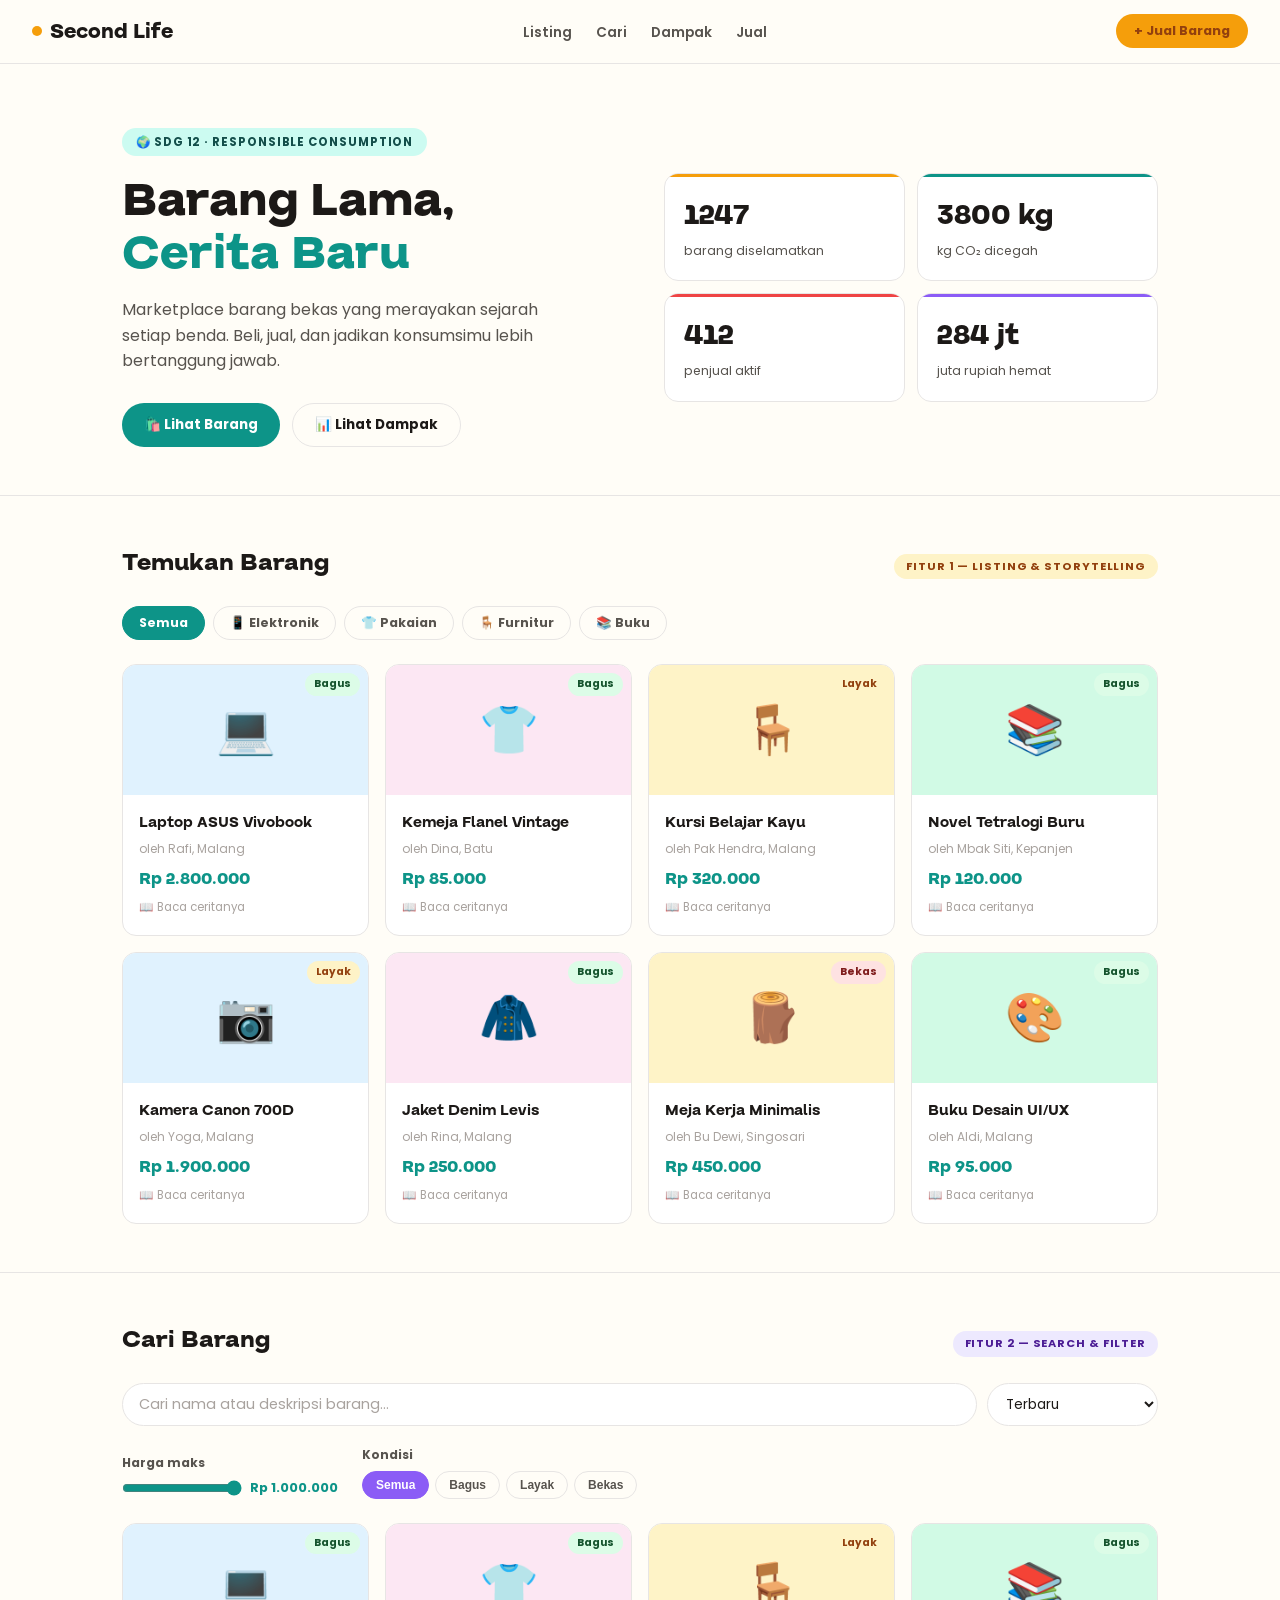
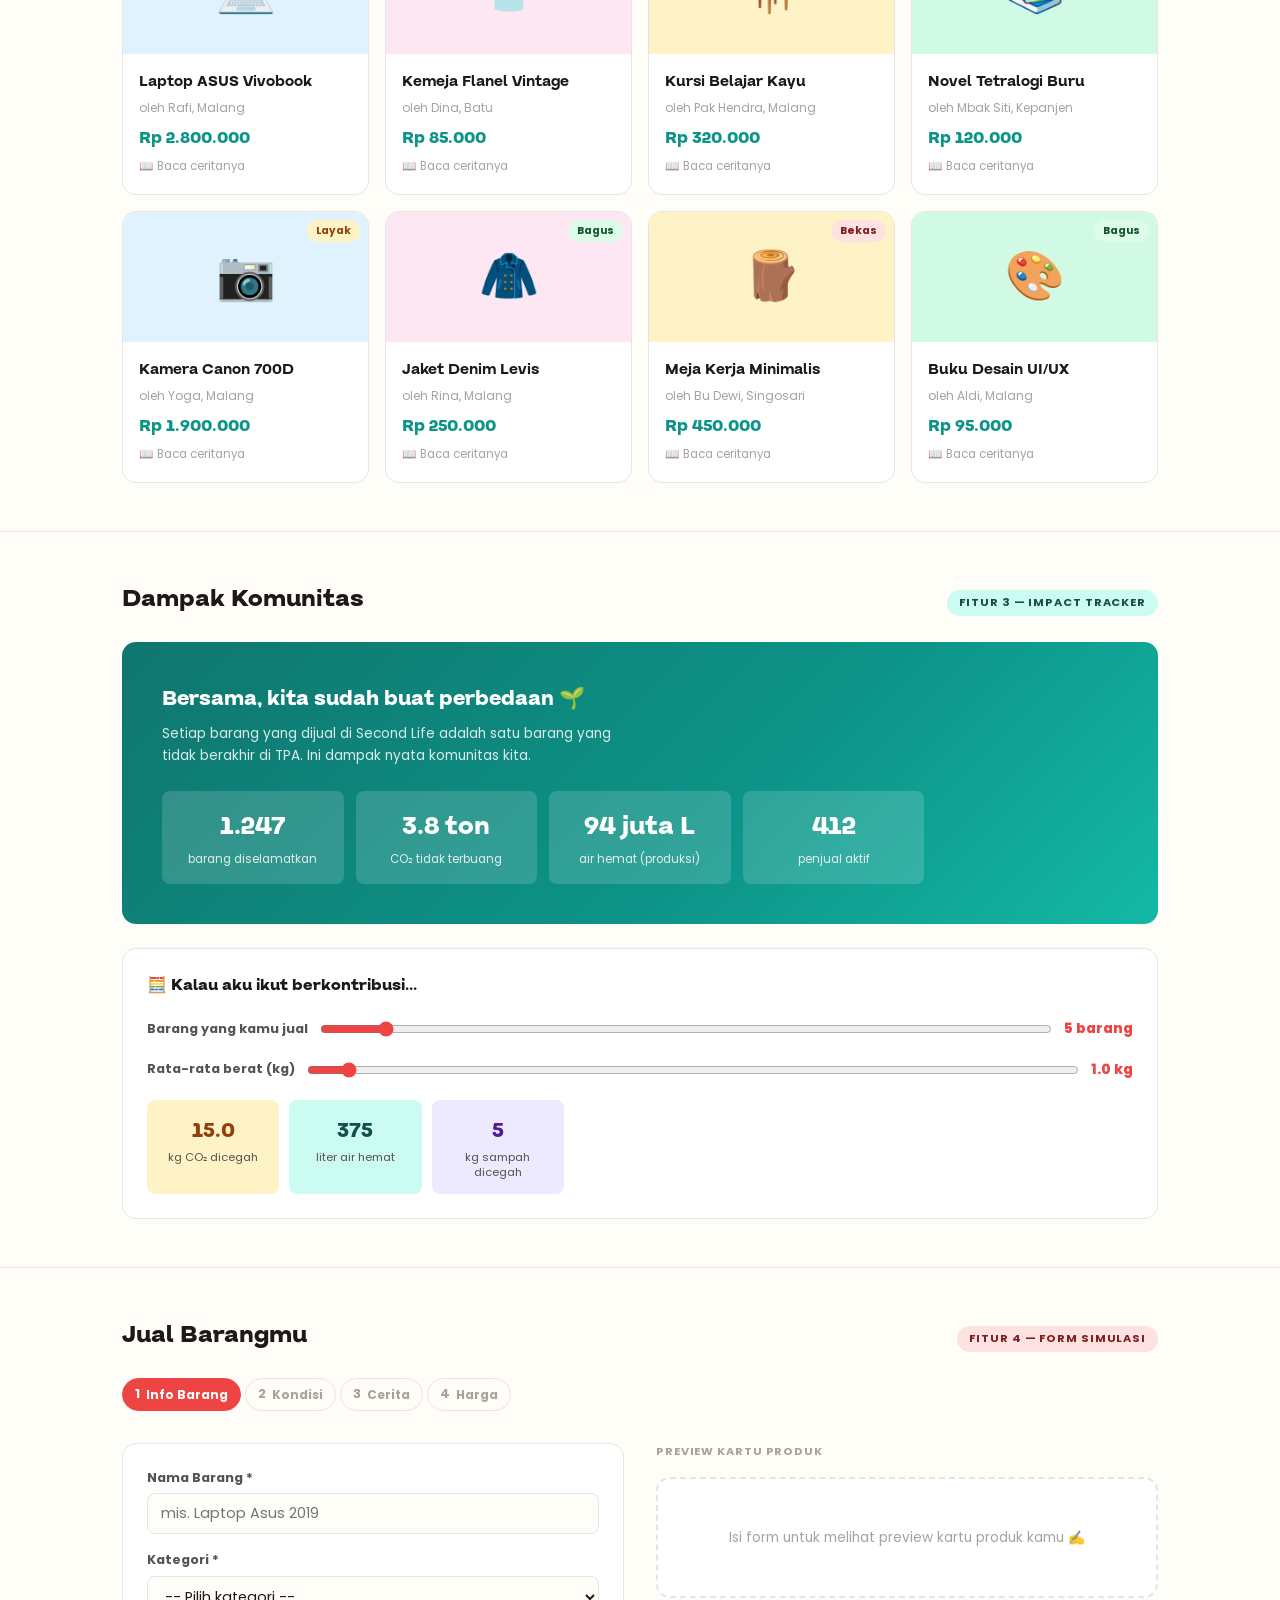
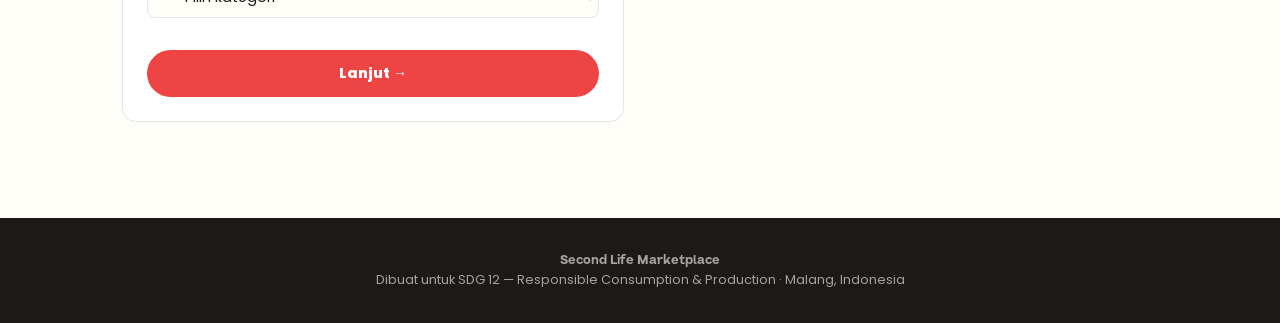
==== index.html @ 6bcea017 "first commit" ====
<!DOCTYPE html>
<html lang="id">
<head>
  <meta charset="UTF-8" />
  <meta name="viewport" content="width=device-width, initial-scale=1.0" />
  <title>Second Life — Marketplace Barang Bekas</title>
  <link href="https://fonts.googleapis.com/css2?family=Poppins:ital,wght@0,400;0,500;0,600;0,700;1,400&display=swap" rel="stylesheet" />
  <link rel="stylesheet" href="style.css" />
</head>
<body>

<!-- NAV -->
<nav>
  <div class="nav-logo"><span class="logo-dot"></span>Second Life</div>
  <ul class="nav-links">
    <li><a href="#listing">Listing</a></li>
    <li><a href="#cari">Cari</a></li>
    <li><a href="#dampak">Dampak</a></li>
    <li><a href="#jual">Jual</a></li>
  </ul>
  <button class="nav-cta" onclick="document.getElementById('jual').scrollIntoView({behavior:'smooth'})">+ Jual Barang</button>
</nav>

<!-- HERO -->
<div class="hero fade-up">
  <div>
    <span class="hero-badge">🌍 SDG 12 · Responsible Consumption</span>
    <h1>Barang Lama,<br><em>Cerita Baru</em></h1>
    <p>Marketplace barang bekas yang merayakan sejarah setiap benda. Beli, jual, dan jadikan konsumsimu lebih bertanggung jawab.</p>
    <div class="hero-btns">
      <button class="btn btn-teal" onclick="document.getElementById('listing').scrollIntoView({behavior:'smooth'})">🛍️ Lihat Barang</button>
      <button class="btn btn-outline" onclick="document.getElementById('dampak').scrollIntoView({behavior:'smooth'})">📊 Lihat Dampak</button>
    </div>
  </div>
  <div class="hero-stats fade-up delay-2">
    <div class="stat-card amber">
      <div class="stat-num" id="stat-item">0</div>
      <div class="stat-label">barang diselamatkan</div>
    </div>
    <div class="stat-card teal">
      <div class="stat-num" id="stat-co2">0</div>
      <div class="stat-label">kg CO₂ dicegah</div>
    </div>
    <div class="stat-card coral">
      <div class="stat-num" id="stat-seller">0</div>
      <div class="stat-label">penjual aktif</div>
    </div>
    <div class="stat-card purple">
      <div class="stat-num" id="stat-saved">0</div>
      <div class="stat-label">juta rupiah hemat</div>
    </div>
  </div>
</div>

<hr class="divider" />

<!-- FITUR 1: PRODUCT LISTING -->
<div class="section" id="listing">
  <div class="section-header">
    <h2 class="section-title">Temukan Barang</h2>
    <span class="section-badge badge-amber">Fitur 1 — Listing & Storytelling</span>
  </div>
  <div class="filter-tabs" id="cat-tabs">
    <button class="filter-tab active" onclick="filterCat('semua', this)">Semua</button>
    <button class="filter-tab" onclick="filterCat('elektronik', this)">📱 Elektronik</button>
    <button class="filter-tab" onclick="filterCat('pakaian', this)">👕 Pakaian</button>
    <button class="filter-tab" onclick="filterCat('furnitur', this)">🪑 Furnitur</button>
    <button class="filter-tab" onclick="filterCat('buku', this)">📚 Buku</button>
  </div>
  <div class="product-grid" id="product-grid"></div>
</div>

<hr class="divider" />

<!-- FITUR 2: SEARCH & FILTER -->
<div class="section" id="cari">
  <div class="section-header">
    <h2 class="section-title">Cari Barang</h2>
    <span class="section-badge badge-purple">Fitur 2 — Search & Filter</span>
  </div>
  <div class="search-bar-wrap">
    <input type="text" class="search-input" id="search-input" placeholder="Cari nama atau deskripsi barang..." oninput="runSearch()" />
    <select class="sort-select" id="sort-select" onchange="runSearch()">
      <option value="terbaru">Terbaru</option>
      <option value="termurah">Termurah</option>
      <option value="termahal">Termahal</option>
      <option value="dampak">Dampak Tertinggi</option>
    </select>
  </div>
  <div class="filter-row">
    <div class="filter-group">
      <span class="filter-label">Harga maks</span>
      <div class="range-wrap">
        <input type="range" min="10000" max="1000000" step="10000" value="1000000" id="price-range" oninput="updatePriceLabel();runSearch()" />
        <span class="range-val" id="price-label">Rp 1.000.000</span>
      </div>
    </div>
    <div class="filter-group">
      <span class="filter-label">Kondisi</span>
      <div class="cond-btns">
        <button class="cond-btn active" data-cond="semua" onclick="toggleCond('semua',this)">Semua</button>
        <button class="cond-btn" data-cond="Bagus" onclick="toggleCond('Bagus',this)">Bagus</button>
        <button class="cond-btn" data-cond="Layak" onclick="toggleCond('Layak',this)">Layak</button>
        <button class="cond-btn" data-cond="Bekas" onclick="toggleCond('Bekas',this)">Bekas</button>
      </div>
    </div>
  </div>
  <div class="product-grid" id="search-grid"></div>
  <div class="search-empty" id="search-empty" style="display:none;">Tidak ada barang yang cocok 🙁</div>
</div>

<hr class="divider" />

<!-- FITUR 3: IMPACT TRACKER -->
<div class="section" id="dampak">
  <div class="section-header">
    <h2 class="section-title">Dampak Komunitas</h2>
    <span class="section-badge badge-teal">Fitur 3 — Impact Tracker</span>
  </div>
  <div class="impact-hero">
    <h3>Bersama, kita sudah buat perbedaan 🌱</h3>
    <p>Setiap barang yang dijual di Second Life adalah satu barang yang tidak berakhir di TPA. Ini dampak nyata komunitas kita.</p>
    <div class="impact-grid">
      <div class="impact-stat">
        <div class="impact-stat-num">1.247</div>
        <div class="impact-stat-label">barang diselamatkan</div>
      </div>
      <div class="impact-stat">
        <div class="impact-stat-num">3.8 ton</div>
        <div class="impact-stat-label">CO₂ tidak terbuang</div>
      </div>
      <div class="impact-stat">
        <div class="impact-stat-num">94 juta L</div>
        <div class="impact-stat-label">air hemat (produksi)</div>
      </div>
      <div class="impact-stat">
        <div class="impact-stat-num">412</div>
        <div class="impact-stat-label">penjual aktif</div>
      </div>
    </div>
  </div>
  <div class="personal-calc">
    <h4>🧮 Kalau aku ikut berkontribusi...</h4>
    <div class="calc-slider-row">
      <label>Barang yang kamu jual</label>
      <input type="range" min="1" max="50" step="1" value="5" id="item-slider" oninput="calcPersonal()" />
      <span class="calc-val" id="item-val">5 barang</span>
    </div>
    <div class="calc-slider-row">
      <label>Rata-rata berat (kg)</label>
      <input type="range" min="0.1" max="20" step="0.1" value="1" id="weight-slider" oninput="calcPersonal()" />
      <span class="calc-val" id="weight-val">1.0 kg</span>
    </div>
    <div class="calc-results">
      <div class="calc-result-card amber">
        <div class="calc-result-num" id="res-co2">15.0</div>
        <div class="calc-result-label">kg CO₂ dicegah</div>
      </div>
      <div class="calc-result-card teal">
        <div class="calc-result-num" id="res-water">375</div>
        <div class="calc-result-label">liter air hemat</div>
      </div>
      <div class="calc-result-card purple">
        <div class="calc-result-num" id="res-waste">5</div>
        <div class="calc-result-label">kg sampah dicegah</div>
      </div>
    </div>
  </div>
</div>

<hr class="divider" />

<!-- FITUR 4: JUAL BARANG -->
<div class="section" id="jual">
  <div class="section-header">
    <h2 class="section-title">Jual Barangmu</h2>
    <span class="section-badge badge-coral">Fitur 4 — Form Simulasi</span>
  </div>
  <div class="form-steps" id="form-steps">
    <div class="form-step-dot active" id="step-1-dot"><span class="step-num">1</span> Info Barang</div>
    <div class="form-step-dot" id="step-2-dot"><span class="step-num">2</span> Kondisi</div>
    <div class="form-step-dot" id="step-3-dot"><span class="step-num">3</span> Cerita</div>
    <div class="form-step-dot" id="step-4-dot"><span class="step-num">4</span> Harga</div>
  </div>
  <div class="form-grid">
    <div id="form-container">
      <!-- Step 1 -->
      <div class="form-panel" id="step-1">
        <div class="form-field">
          <label>Nama Barang *</label>
          <input type="text" id="f-nama" placeholder="mis. Laptop Asus 2019" oninput="updatePreview()" />
        </div>
        <div class="form-field">
          <label>Kategori *</label>
          <select id="f-cat" onchange="updatePreview()">
            <option value="">-- Pilih kategori --</option>
            <option value="elektronik">📱 Elektronik</option>
            <option value="pakaian">👕 Pakaian</option>
            <option value="furnitur">🪑 Furnitur</option>
            <option value="buku">📚 Buku</option>
          </select>
        </div>
        <button class="submit-btn" onclick="nextStep(2)">Lanjut →</button>
      </div>
      <!-- Step 2 -->
      <div class="form-panel" id="step-2" style="display:none;">
        <div class="form-field">
          <label>Kondisi Barang *</label>
          <div class="kondisi-group">
            <input type="radio" name="kondisi" id="k-bagus" value="Bagus" class="kondisi-radio" onchange="updatePreview()" />
            <label for="k-bagus" class="kondisi-label">✨ Bagus</label>
            <input type="radio" name="kondisi" id="k-layak" value="Layak" class="kondisi-radio" onchange="updatePreview()" />
            <label for="k-layak" class="kondisi-label">👍 Layak</label>
            <input type="radio" name="kondisi" id="k-bekas" value="Bekas" class="kondisi-radio" onchange="updatePreview()" />
            <label for="k-bekas" class="kondisi-label">🔧 Bekas</label>
          </div>
        </div>
        <div class="form-row">
          <button class="btn btn-outline" onclick="prevStep(1)" style="flex:1;">← Kembali</button>
          <button class="submit-btn" onclick="nextStep(3)" style="flex:2;margin:0;">Lanjut →</button>
        </div>
      </div>
      <!-- Step 3 -->
      <div class="form-panel" id="step-3" style="display:none;">
        <div class="form-field">
          <label>Cerita Barang *</label>
          <textarea id="f-story" placeholder="Barang ini sudah menemani aku selama 3 tahun..." oninput="updatePreview()"></textarea>
        </div>
        <div class="form-row">
          <button class="btn btn-outline" onclick="prevStep(2)" style="flex:1;">← Kembali</button>
          <button class="submit-btn" onclick="nextStep(4)" style="flex:2;margin:0;">Lanjut →</button>
        </div>
      </div>
      <!-- Step 4 -->
      <div class="form-panel" id="step-4" style="display:none;">
        <div class="form-field">
          <label>Harga (Rp) *</label>
          <input type="number" id="f-harga" placeholder="150000" min="1000" oninput="updatePreview()" />
        </div>
        <div class="form-row">
          <button class="btn btn-outline" onclick="prevStep(3)" style="flex:1;">← Kembali</button>
          <button class="submit-btn" onclick="submitForm()" style="flex:2;margin:0;">🚀 Listing Sekarang!</button>
        </div>
      </div>
      <!-- Success -->
      <div class="success-panel" id="success-panel">
        <div class="success-icon">🎉</div>
        <h3>Barangmu sudah live!</h3>
        <p>Terima kasih sudah berkontribusi pada ekosistem yang lebih berkelanjutan.</p>
        <div class="success-impacts" id="success-impacts"></div>
        <button class="btn btn-teal" style="margin-top:1.5rem;" onclick="resetForm()">+ Jual Barang Lagi</button>
      </div>
    </div>
    <!-- PREVIEW -->
    <div>
      <div class="preview-label">Preview kartu produk</div>
      <div class="preview-card" id="preview-card">
        <div class="preview-empty">Isi form untuk melihat preview kartu produk kamu ✍️</div>
      </div>
    </div>
  </div>
</div>

<footer>
  <p><strong>Second Life Marketplace</strong></p>
  <p>Dibuat untuk SDG 12 — Responsible Consumption & Production · Malang, Indonesia</p>
</footer>

<script src="script.js"></script>
</body>
</html>
---- style.css ----
@font-face {
  font-family: 'Guton';
  src: url('fonts/Guton-Regular.otf') format('opentype');
  font-weight: 400;
  font-display: swap;
}
@font-face {
  font-family: 'Guton';
  src: url('fonts/Guton-Medium.otf') format('opentype');
  font-weight: 500;
  font-display: swap;
}
@font-face {
  font-family: 'Guton';
  src: url('fonts/Guton-SemiBold.otf') format('opentype');
  font-weight: 600;
  font-display: swap;
}
@font-face {
  font-family: 'Guton';
  src: url('fonts/Guton-Bold.otf') format('opentype');
  font-weight: 700;
  font-display: swap;
}
@font-face {
  font-family: 'Guton';
  src: url('fonts/Guton-ExtraBold.otf') format('opentype');
  font-weight: 800;
  font-display: swap;
}
@font-face {
  font-family: 'Guton';
  src: url('fonts/Guton-Black.otf') format('opentype');
  font-weight: 900;
  font-display: swap;
}

*,
*::before,
*::after {
  margin: 0;
  padding: 0;
  box-sizing: border-box;
}

:root {
  --bg: #fffdf7;
  --surface: #fff;
  --amber: #f59e0b;
  --amber-light: #fef3c7;
  --amber-dark: #92400e;
  --teal: #0d9488;
  --teal-light: #ccfbf1;
  --teal-dark: #134e4a;
  --coral: #ef4444;
  --coral-light: #fee2e2;
  --coral-dark: #7f1d1d;
  --purple: #8b5cf6;
  --purple-light: #ede9fe;
  --purple-dark: #4c1d95;
  --green: #22c55e;
  --green-light: #dcfce7;
  --green-dark: #14532d;
  --text: #1c1917;
  --text-2: #57534e;
  --text-3: #a8a29e;
  --border: #e7e5e4;
  --radius: 14px;
  --radius-sm: 8px;
}

body {
  font-family: 'Poppins', sans-serif;
  background: var(--bg);
  color: var(--text);
  line-height: 1.6;
}

h1,
h2,
h3,
h4,
.display {
  font-family: 'Guton', sans-serif;
}

/* NAV */
nav {
  position: sticky;
  top: 0;
  z-index: 100;
  background: rgba(255, 253, 247, 0.92);
  backdrop-filter: blur(10px);
  border-bottom: 1.5px solid var(--border);
  padding: 0.9rem 2rem;
  display: flex;
  align-items: center;
  justify-content: space-between;
}

.nav-logo {
  font-family: 'Guton', sans-serif;
  font-weight: 800;
  font-size: 1.3rem;
  display: flex;
  align-items: center;
  gap: 8px;
}

.logo-dot {
  width: 10px;
  height: 10px;
  border-radius: 50%;
  background: var(--amber);
  display: inline-block;
}

.nav-links {
  display: flex;
  gap: 1.5rem;
  list-style: none;
}

.nav-links a {
  font-size: 0.85rem;
  font-weight: 600;
  color: var(--text-2);
  text-decoration: none;
  transition: color 0.2s;
}

.nav-links a:hover {
  color: var(--teal);
}

.nav-cta {
  background: var(--amber);
  color: var(--amber-dark);
  font-family: 'Poppins', sans-serif;
  font-size: 0.8rem;
  font-weight: 700;
  padding: 8px 18px;
  border-radius: 100px;
  border: none;
  cursor: pointer;
  transition: transform 0.15s;
}

.nav-cta:hover {
  transform: scale(1.04);
}

/* HERO */
.hero {
  padding: 4rem 2rem 3rem;
  max-width: 1100px;
  margin: 0 auto;
  display: grid;
  grid-template-columns: 1fr 1fr;
  gap: 3rem;
  align-items: center;
}

.hero-badge {
  display: inline-flex;
  align-items: center;
  gap: 6px;
  background: var(--teal-light);
  color: var(--teal-dark);
  font-size: 0.72rem;
  font-weight: 700;
  letter-spacing: 0.08em;
  text-transform: uppercase;
  padding: 5px 14px;
  border-radius: 100px;
  margin-bottom: 1.2rem;
}

.hero h1 {
  font-size: 3rem;
  font-weight: 800;
  line-height: 1.1;
  margin-bottom: 1rem;
}
.hero h1 em {
  color: var(--teal);
  font-style: normal;
}
.hero p {
  font-size: 1rem;
  color: var(--text-2);
  max-width: 420px;
  margin-bottom: 1.8rem;
}
.hero-btns {
  display: flex;
  gap: 12px;
  flex-wrap: wrap;
}

/* BUTTONS */
.btn {
  display: inline-flex;
  align-items: center;
  gap: 8px;
  font-family: 'Poppins', sans-serif;
  font-size: 0.85rem;
  font-weight: 700;
  padding: 11px 22px;
  border-radius: 100px;
  border: none;
  cursor: pointer;
  transition: all 0.18s;
  text-decoration: none;
}

.btn-teal {
  background: var(--teal);
  color: #fff;
}
.btn-teal:hover {
  background: var(--teal-dark);
}

.btn-outline {
  background: transparent;
  color: var(--text);
  border: 1.5px solid var(--border);
}
.btn-outline:hover {
  border-color: var(--teal);
  color: var(--teal);
}

.btn-amber {
  background: var(--amber);
  color: var(--amber-dark);
}
.btn-amber:hover {
  background: #d97706;
}

/* STAT CARDS */
.hero-stats {
  display: grid;
  grid-template-columns: 1fr 1fr;
  gap: 12px;
}

.stat-card {
  background: var(--surface);
  border: 1.5px solid var(--border);
  border-radius: var(--radius);
  padding: 1.2rem;
  position: relative;
  overflow: hidden;
}

.stat-card::before {
  content: '';
  position: absolute;
  top: 0;
  left: 0;
  right: 0;
  height: 3px;
}

.stat-card.amber::before {
  background: var(--amber);
}
.stat-card.teal::before {
  background: var(--teal);
}
.stat-card.coral::before {
  background: var(--coral);
}
.stat-card.purple::before {
  background: var(--purple);
}

.stat-num {
  font-family: 'Guton', sans-serif;
  font-size: 1.8rem;
  font-weight: 800;
}
.stat-label {
  font-size: 0.78rem;
  color: var(--text-2);
  margin-top: 2px;
}

/* SECTIONS */
.section {
  padding: 3rem 2rem;
  max-width: 1100px;
  margin: 0 auto;
}

.section-header {
  display: flex;
  align-items: baseline;
  justify-content: space-between;
  margin-bottom: 1.5rem;
  flex-wrap: wrap;
  gap: 10px;
}

.section-title {
  font-size: 1.5rem;
  font-weight: 800;
}

.section-badge {
  font-size: 0.7rem;
  font-weight: 700;
  letter-spacing: 0.08em;
  text-transform: uppercase;
  padding: 4px 12px;
  border-radius: 100px;
}

.badge-amber {
  background: var(--amber-light);
  color: var(--amber-dark);
}
.badge-teal {
  background: var(--teal-light);
  color: var(--teal-dark);
}
.badge-coral {
  background: var(--coral-light);
  color: var(--coral-dark);
}
.badge-purple {
  background: var(--purple-light);
  color: var(--purple-dark);
}
.badge-green {
  background: var(--green-light);
  color: var(--green-dark);
}

.divider {
  border: none;
  border-top: 1.5px solid var(--border);
  margin: 0;
}

/* FILTER TABS */
.filter-tabs {
  display: flex;
  gap: 8px;
  flex-wrap: wrap;
  margin-bottom: 1.5rem;
}

.filter-tab {
  font-family: 'Poppins', sans-serif;
  font-size: 0.78rem;
  font-weight: 700;
  padding: 7px 16px;
  border-radius: 100px;
  border: 1.5px solid var(--border);
  background: transparent;
  color: var(--text-2);
  cursor: pointer;
  transition: all 0.18s;
}

.filter-tab:hover {
  border-color: var(--teal);
  color: var(--teal);
}
.filter-tab.active {
  background: var(--teal);
  color: #fff;
  border-color: var(--teal);
}

/* PRODUCT GRID */
.product-grid {
  display: grid;
  grid-template-columns: repeat(auto-fill, minmax(230px, 1fr));
  gap: 16px;
}

.product-card {
  background: var(--surface);
  border: 1.5px solid var(--border);
  border-radius: var(--radius);
  overflow: hidden;
  transition:
    transform 0.18s,
    border-color 0.18s;
  cursor: pointer;
}

.product-card:hover {
  transform: translateY(-3px);
  border-color: var(--teal);
}

.product-img {
  height: 130px;
  display: flex;
  align-items: center;
  justify-content: center;
  font-size: 3rem;
  position: relative;
}

.product-condition {
  position: absolute;
  top: 8px;
  right: 8px;
  font-size: 0.65rem;
  font-weight: 700;
  padding: 3px 9px;
  border-radius: 100px;
}

.cond-bagus {
  background: var(--green-light);
  color: var(--green-dark);
}
.cond-layak {
  background: var(--amber-light);
  color: var(--amber-dark);
}
.cond-bekas {
  background: var(--coral-light);
  color: var(--coral-dark);
}

.product-body {
  padding: 1rem;
}
.product-name {
  font-family: 'Guton', sans-serif;
  font-size: 0.95rem;
  font-weight: 700;
  margin-bottom: 4px;
}
.product-seller {
  font-size: 0.75rem;
  color: var(--text-3);
  margin-bottom: 8px;
}
.product-price {
  font-family: 'Guton', sans-serif;
  font-size: 1.05rem;
  font-weight: 800;
  color: var(--teal);
}

.product-story-btn {
  display: inline-flex;
  align-items: center;
  gap: 4px;
  font-size: 0.72rem;
  color: var(--text-3);
  background: none;
  border: none;
  cursor: pointer;
  padding: 0;
  margin-top: 6px;
  font-family: 'Poppins', sans-serif;
  transition: color 0.15s;
}

.product-story-btn:hover {
  color: var(--amber-dark);
}

.product-story {
  display: none;
  font-size: 0.78rem;
  color: var(--text-2);
  font-style: italic;
  margin-top: 8px;
  padding: 8px 10px;
  background: var(--amber-light);
  border-radius: var(--radius-sm);
  line-height: 1.5;
}

.product-story.open {
  display: block;
}

/* SEARCH */
.search-bar-wrap {
  display: flex;
  gap: 10px;
  margin-bottom: 1.2rem;
  flex-wrap: wrap;
}

.search-input {
  flex: 1;
  min-width: 200px;
  font-family: 'Poppins', sans-serif;
  font-size: 0.9rem;
  padding: 10px 16px;
  border: 1.5px solid var(--border);
  border-radius: 100px;
  background: var(--surface);
  color: var(--text);
  outline: none;
  transition: border-color 0.18s;
}

.search-input:focus {
  border-color: var(--teal);
}
.search-input::placeholder {
  color: var(--text-3);
}

.sort-select {
  font-family: 'Poppins', sans-serif;
  font-size: 0.85rem;
  padding: 10px 14px;
  border: 1.5px solid var(--border);
  border-radius: 100px;
  background: var(--surface);
  color: var(--text);
  outline: none;
  cursor: pointer;
}

.sort-select:focus {
  border-color: var(--teal);
}

.filter-row {
  display: flex;
  gap: 1.5rem;
  flex-wrap: wrap;
  margin-bottom: 1.5rem;
  align-items: flex-end;
}
.filter-group {
  display: flex;
  flex-direction: column;
  gap: 6px;
}
.filter-label {
  font-size: 0.75rem;
  font-weight: 700;
  color: var(--text-2);
}

.range-wrap {
  display: flex;
  align-items: center;
  gap: 8px;
}
.range-wrap input[type='range'] {
  width: 120px;
  accent-color: var(--teal);
}
.range-val {
  font-size: 0.8rem;
  font-weight: 700;
  color: var(--teal);
  min-width: 60px;
}

.cond-btns {
  display: flex;
  gap: 6px;
}

.cond-btn {
  font-size: 0.75rem;
  font-weight: 700;
  padding: 6px 13px;
  border-radius: 100px;
  border: 1.5px solid var(--border);
  background: transparent;
  color: var(--text-2);
  cursor: pointer;
  transition: all 0.15s;
}

.cond-btn.active {
  background: var(--purple);
  color: #fff;
  border-color: var(--purple);
}
.cond-btn:hover:not(.active) {
  border-color: var(--purple);
  color: var(--purple);
}

.search-empty {
  text-align: center;
  padding: 2rem;
  color: var(--text-3);
  font-size: 0.9rem;
}

/* IMPACT */
.impact-hero {
  background: linear-gradient(135deg, #0f766e, #0d9488 60%, #14b8a6);
  border-radius: var(--radius);
  padding: 2.5rem;
  color: #fff;
  margin-bottom: 1.5rem;
}

.impact-hero h3 {
  font-size: 1.3rem;
  font-weight: 800;
  margin-bottom: 0.5rem;
}
.impact-hero p {
  font-size: 0.85rem;
  opacity: 0.85;
  max-width: 480px;
}

.impact-grid {
  display: grid;
  grid-template-columns: repeat(auto-fill, minmax(150px, 1fr));
  gap: 12px;
  margin-top: 1.5rem;
}

.impact-stat {
  background: rgba(255, 255, 255, 0.15);
  border-radius: var(--radius-sm);
  padding: 1rem;
  text-align: center;
}

.impact-stat-num {
  font-family: 'Guton', sans-serif;
  font-size: 1.6rem;
  font-weight: 800;
}
.impact-stat-label {
  font-size: 0.72rem;
  opacity: 0.85;
  margin-top: 2px;
}

.personal-calc {
  background: var(--surface);
  border: 1.5px solid var(--border);
  border-radius: var(--radius);
  padding: 1.5rem;
}

.personal-calc h4 {
  font-size: 1rem;
  font-weight: 800;
  margin-bottom: 1.2rem;
}

.calc-slider-row {
  display: flex;
  align-items: center;
  gap: 12px;
  margin-bottom: 1.2rem;
}
.calc-slider-row label {
  font-size: 0.8rem;
  font-weight: 700;
  color: var(--text-2);
  min-width: 140px;
}
.calc-slider-row input[type='range'] {
  flex: 1;
  accent-color: var(--coral);
}
.calc-val {
  font-size: 0.85rem;
  font-weight: 800;
  color: var(--coral);
  min-width: 36px;
  text-align: right;
}

.calc-results {
  display: grid;
  grid-template-columns: repeat(auto-fill, minmax(130px, 1fr));
  gap: 10px;
  margin-top: 1.2rem;
}

.calc-result-card {
  border-radius: var(--radius-sm);
  padding: 0.9rem;
  text-align: center;
}
.calc-result-card.amber {
  background: var(--amber-light);
}
.calc-result-card.teal {
  background: var(--teal-light);
}
.calc-result-card.purple {
  background: var(--purple-light);
}

.calc-result-num {
  font-family: 'Guton', sans-serif;
  font-size: 1.3rem;
  font-weight: 800;
}
.calc-result-card.amber .calc-result-num {
  color: var(--amber-dark);
}
.calc-result-card.teal .calc-result-num {
  color: var(--teal-dark);
}
.calc-result-card.purple .calc-result-num {
  color: var(--purple-dark);
}
.calc-result-label {
  font-size: 0.7rem;
  color: var(--text-2);
  margin-top: 3px;
  line-height: 1.3;
}

/* FORM JUAL */
.form-steps {
  display: flex;
  gap: 4px;
  margin-bottom: 2rem;
  flex-wrap: wrap;
}

.form-step-dot {
  display: flex;
  align-items: center;
  gap: 6px;
  font-size: 0.75rem;
  font-weight: 700;
  color: var(--text-3);
  padding: 5px 12px;
  border-radius: 100px;
  border: 1.5px solid var(--border);
  transition: all 0.2s;
}

.form-step-dot.active {
  background: var(--coral);
  color: #fff;
  border-color: var(--coral);
}
.form-step-dot.done {
  background: var(--green-light);
  color: var(--green-dark);
  border-color: var(--green);
}
.step-num {
  font-family: 'Poppins', sans-serif;
  font-size: 0.8rem;
}

.form-grid {
  display: grid;
  grid-template-columns: 1fr 1fr;
  gap: 2rem;
  align-items: start;
}

.form-panel {
  background: var(--surface);
  border: 1.5px solid var(--border);
  border-radius: var(--radius);
  padding: 1.5rem;
}

.form-field {
  margin-bottom: 1rem;
}
.form-field label {
  display: block;
  font-size: 0.8rem;
  font-weight: 700;
  color: var(--text-2);
  margin-bottom: 5px;
}

.form-field input,
.form-field textarea,
.form-field select {
  width: 100%;
  font-family: 'Poppins', sans-serif;
  font-size: 0.9rem;
  padding: 9px 13px;
  border: 1.5px solid var(--border);
  border-radius: var(--radius-sm);
  background: var(--bg);
  color: var(--text);
  outline: none;
  transition: border-color 0.18s;
}

.form-field input:focus,
.form-field textarea:focus,
.form-field select:focus {
  border-color: var(--coral);
}
.form-field textarea {
  resize: vertical;
  min-height: 80px;
}

.kondisi-group {
  display: flex;
  gap: 8px;
  flex-wrap: wrap;
}
.kondisi-radio {
  display: none;
}

.kondisi-label {
  font-size: 0.78rem;
  font-weight: 700;
  padding: 7px 14px;
  border-radius: 100px;
  border: 1.5px solid var(--border);
  cursor: pointer;
  transition: all 0.15s;
  color: var(--text-2);
}

.kondisi-radio:checked + .kondisi-label {
  background: var(--coral);
  color: #fff;
  border-color: var(--coral);
}

.form-row {
  display: flex;
  gap: 10px;
  margin-top: 1rem;
}

/* PREVIEW */
.preview-card {
  background: var(--surface);
  border: 2px dashed var(--border);
  border-radius: var(--radius);
  padding: 1.5rem;
  transition: border-color 0.3s;
}

.preview-card.has-content {
  border-style: solid;
  border-color: var(--coral);
}
.preview-label {
  font-size: 0.7rem;
  font-weight: 700;
  text-transform: uppercase;
  letter-spacing: 0.08em;
  color: var(--text-3);
  margin-bottom: 1rem;
}
.preview-emoji {
  font-size: 2.5rem;
  margin-bottom: 8px;
}
.preview-name {
  font-family: 'Guton', sans-serif;
  font-size: 1.1rem;
  font-weight: 800;
  color: var(--text);
}
.preview-price {
  font-family: 'Guton', sans-serif;
  font-size: 1rem;
  font-weight: 800;
  color: var(--teal);
  margin-top: 4px;
}
.preview-story {
  font-size: 0.78rem;
  font-style: italic;
  color: var(--text-2);
  margin-top: 8px;
  line-height: 1.5;
}
.preview-empty {
  font-size: 0.85rem;
  color: var(--text-3);
  text-align: center;
  padding: 1.5rem 0;
}

/* SUBMIT */
.submit-btn {
  width: 100%;
  font-family: 'Poppins', sans-serif;
  font-size: 0.9rem;
  font-weight: 800;
  padding: 13px;
  border-radius: 100px;
  border: none;
  cursor: pointer;
  background: var(--coral);
  color: #fff;
  margin-top: 1rem;
  transition: all 0.18s;
}

.submit-btn:hover {
  background: #dc2626;
}
.submit-btn:disabled {
  background: var(--border);
  color: var(--text-3);
  cursor: not-allowed;
}

/* SUCCESS */
.success-panel {
  display: none;
  text-align: center;
  padding: 2rem 1rem;
}
.success-panel.show {
  display: block;
}
.success-icon {
  font-size: 3rem;
  margin-bottom: 1rem;
}
.success-panel h3 {
  font-size: 1.3rem;
  font-weight: 800;
  margin-bottom: 0.5rem;
}
.success-panel p {
  font-size: 0.85rem;
  color: var(--text-2);
  margin-bottom: 1.5rem;
}
.success-impacts {
  display: flex;
  gap: 10px;
  justify-content: center;
  flex-wrap: wrap;
}
.success-impact-chip {
  font-size: 0.78rem;
  font-weight: 700;
  padding: 5px 14px;
  border-radius: 100px;
}

/* FOOTER */
footer {
  background: var(--text);
  color: #fff;
  padding: 2rem;
  text-align: center;
  margin-top: 3rem;
}

footer p {
  font-size: 0.8rem;
  opacity: 0.6;
}
footer strong {
  opacity: 1;
  font-family: 'Guton', sans-serif;
}

/* ANIMATION */
@keyframes fadeUp {
  from {
    opacity: 0;
    transform: translateY(20px);
  }
  to {
    opacity: 1;
    transform: translateY(0);
  }
}

.fade-up {
  animation: fadeUp 0.5s ease both;
}
.delay-1 {
  animation-delay: 0.1s;
}
.delay-2 {
  animation-delay: 0.2s;
}
.delay-3 {
  animation-delay: 0.3s;
}

/* RESPONSIVE */
@media (max-width: 640px) {
  .hero {
    grid-template-columns: 1fr;
  }
  .form-grid {
    grid-template-columns: 1fr;
  }
}
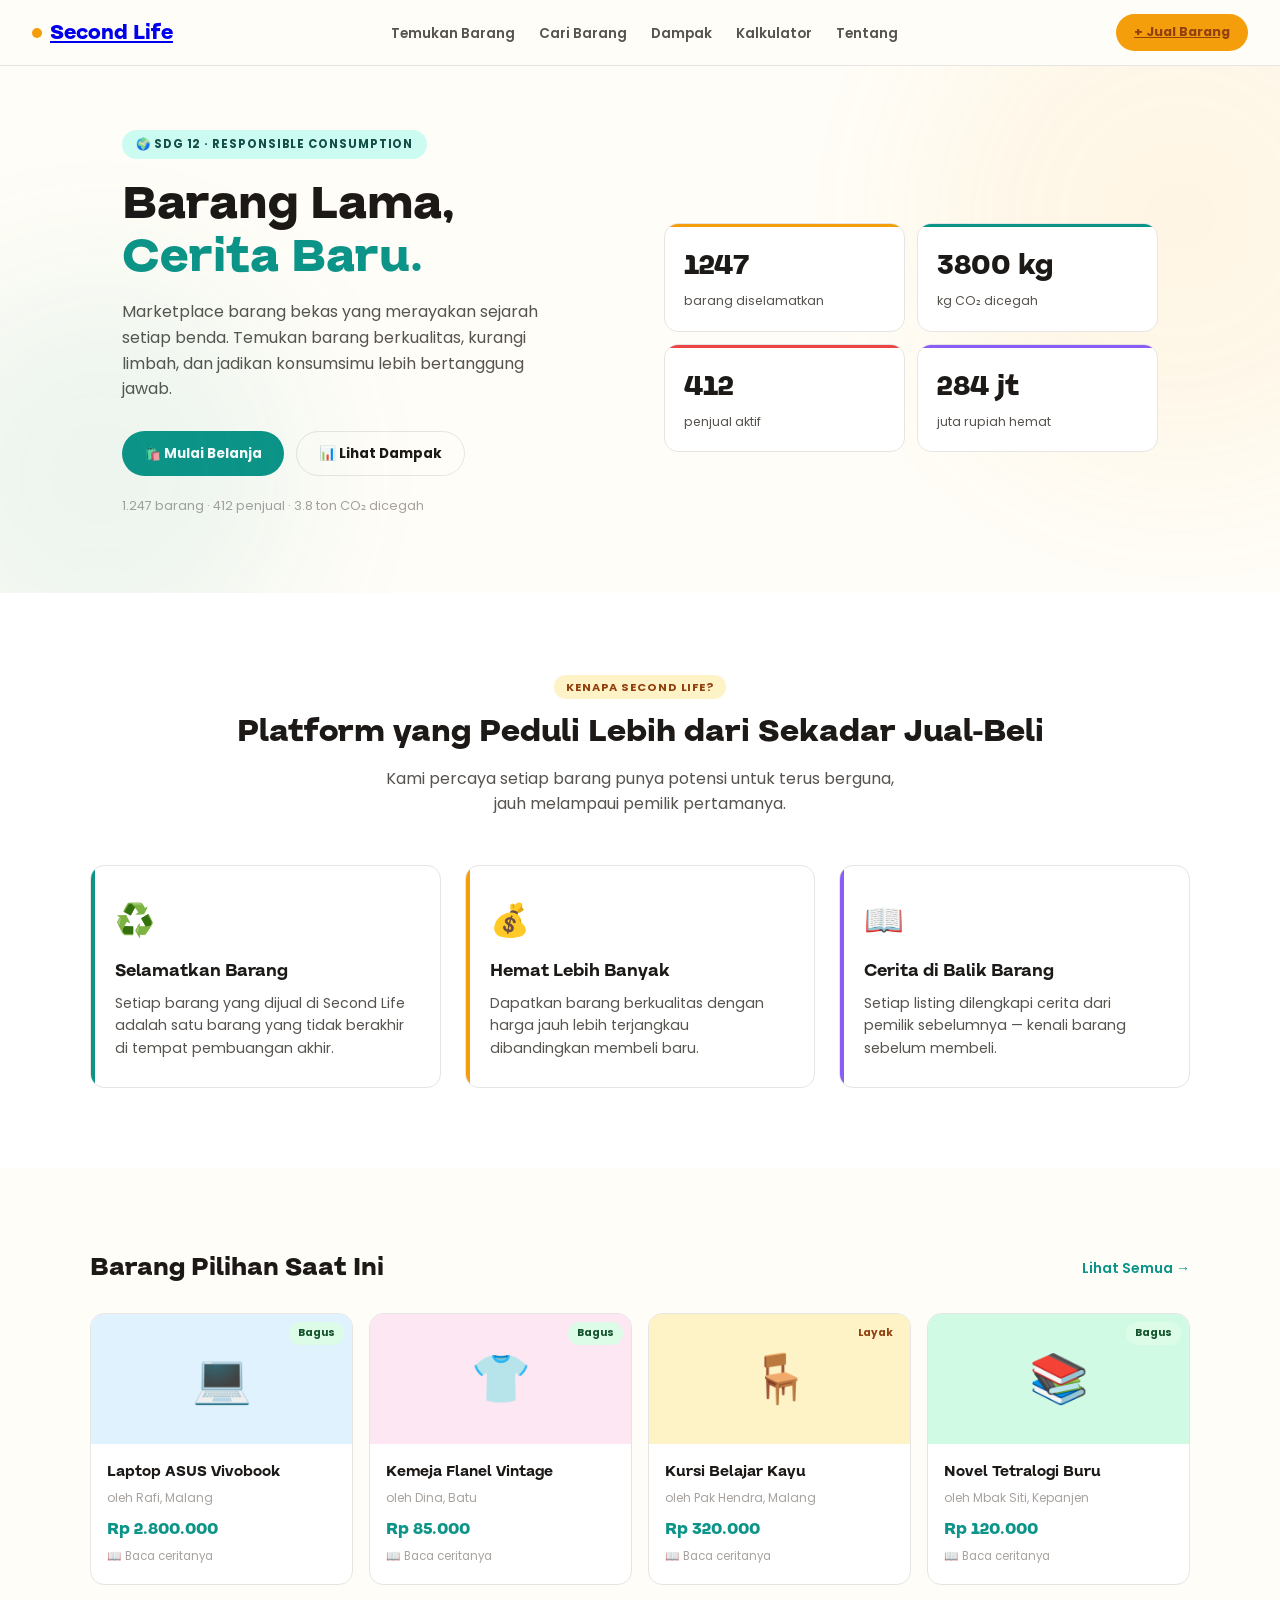
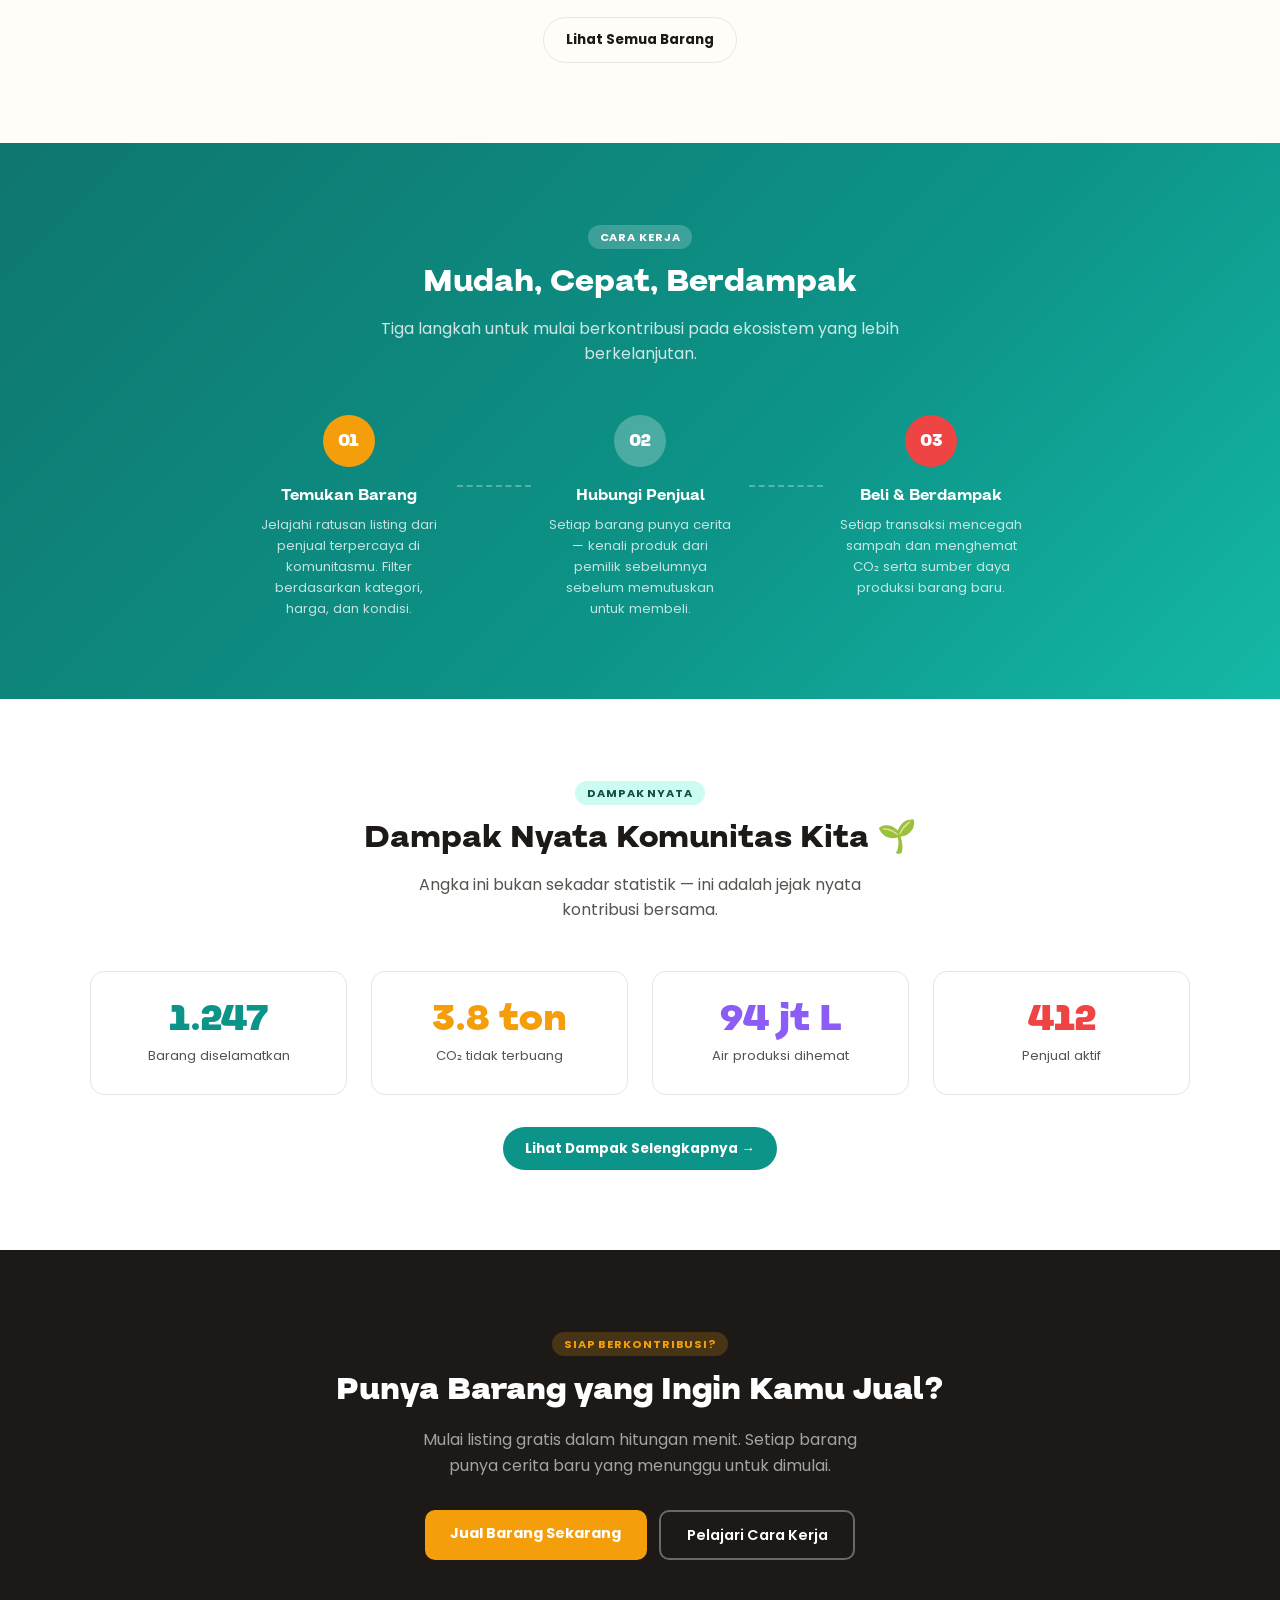
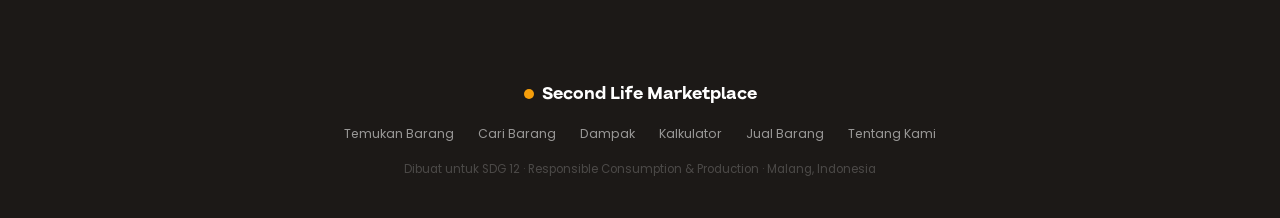
==== commit 9dc80fc4: "feat: pisah single-page menjadi 7 halaman terpisah + landing page - Tambah 6 halaman baru: listing.h" ====
--- a/index.html
+++ b/index.html
@@ -4,268 +4,215 @@
   <meta charset="UTF-8" />
   <meta name="viewport" content="width=device-width, initial-scale=1.0" />
   <title>Second Life — Marketplace Barang Bekas</title>
+  <link rel="preconnect" href="https://fonts.googleapis.com" />
+  <link rel="preconnect" href="https://fonts.gstatic.com" crossorigin />
   <link href="https://fonts.googleapis.com/css2?family=Poppins:ital,wght@0,400;0,500;0,600;0,700;1,400&display=swap" rel="stylesheet" />
   <link rel="stylesheet" href="style.css" />
 </head>
-<body>
-
-<!-- NAV -->
-<nav>
-  <div class="nav-logo"><span class="logo-dot"></span>Second Life</div>
-  <ul class="nav-links">
-    <li><a href="#listing">Listing</a></li>
-    <li><a href="#cari">Cari</a></li>
-    <li><a href="#dampak">Dampak</a></li>
-    <li><a href="#jual">Jual</a></li>
-  </ul>
-  <button class="nav-cta" onclick="document.getElementById('jual').scrollIntoView({behavior:'smooth'})">+ Jual Barang</button>
-</nav>
-
-<!-- HERO -->
-<div class="hero fade-up">
-  <div>
-    <span class="hero-badge">🌍 SDG 12 · Responsible Consumption</span>
-    <h1>Barang Lama,<br><em>Cerita Baru</em></h1>
-    <p>Marketplace barang bekas yang merayakan sejarah setiap benda. Beli, jual, dan jadikan konsumsimu lebih bertanggung jawab.</p>
-    <div class="hero-btns">
-      <button class="btn btn-teal" onclick="document.getElementById('listing').scrollIntoView({behavior:'smooth'})">🛍️ Lihat Barang</button>
-      <button class="btn btn-outline" onclick="document.getElementById('dampak').scrollIntoView({behavior:'smooth'})">📊 Lihat Dampak</button>
+<body data-page="home">
+
+  <!-- NAVBAR -->
+  <nav>
+    <a href="index.html" class="nav-logo">
+      <span class="logo-dot"></span>Second Life
+    </a>
+    <ul class="nav-links">
+      <li><a href="listing.html" class="nav-link" data-page="listing">Temukan Barang</a></li>
+      <li><a href="search.html"  class="nav-link" data-page="search">Cari Barang</a></li>
+      <li><a href="dampak.html"  class="nav-link" data-page="dampak">Dampak</a></li>
+      <li><a href="kalkulator.html" class="nav-link" data-page="kalkulator">Kalkulator</a></li>
+      <li><a href="tentang.html" class="nav-link" data-page="tentang">Tentang</a></li>
+    </ul>
+    <a href="jual.html" class="nav-cta">+ Jual Barang</a>
+  </nav>
+
+  <!-- ═══════════════════ HERO ═══════════════════ -->
+  <div class="landing-hero-wrap">
+    <div class="hero fade-up">
+      <!-- Left column -->
+      <div>
+        <span class="hero-badge">🌍 SDG 12 · Responsible Consumption</span>
+        <h1>Barang Lama,<br><em>Cerita Baru.</em></h1>
+        <p>
+          Marketplace barang bekas yang merayakan sejarah setiap benda. Temukan barang
+          berkualitas, kurangi limbah, dan jadikan konsumsimu lebih bertanggung jawab.
+        </p>
+        <div class="hero-btns">
+          <a href="listing.html" class="btn btn-teal">🛍️ Mulai Belanja</a>
+          <a href="dampak.html"  class="btn btn-outline">📊 Lihat Dampak</a>
+        </div>
+        <p style="margin-top:1.2rem; font-size:0.8rem; color:var(--text-3)">
+          1.247 barang &middot; 412 penjual &middot; 3.8 ton CO₂ dicegah
+        </p>
+      </div>
+
+      <!-- Right column: animated stat cards -->
+      <div class="hero-stats fade-up delay-2">
+        <div class="stat-card amber">
+          <div class="stat-num" id="stat-item">0</div>
+          <div class="stat-label">barang diselamatkan</div>
+        </div>
+        <div class="stat-card teal">
+          <div class="stat-num" id="stat-co2">0</div>
+          <div class="stat-label">kg CO₂ dicegah</div>
+        </div>
+        <div class="stat-card coral">
+          <div class="stat-num" id="stat-seller">0</div>
+          <div class="stat-label">penjual aktif</div>
+        </div>
+        <div class="stat-card purple">
+          <div class="stat-num" id="stat-saved">0</div>
+          <div class="stat-label">juta rupiah hemat</div>
+        </div>
+      </div>
     </div>
   </div>
-  <div class="hero-stats fade-up delay-2">
-    <div class="stat-card amber">
-      <div class="stat-num" id="stat-item">0</div>
-      <div class="stat-label">barang diselamatkan</div>
-    </div>
-    <div class="stat-card teal">
-      <div class="stat-num" id="stat-co2">0</div>
-      <div class="stat-label">kg CO₂ dicegah</div>
-    </div>
-    <div class="stat-card coral">
-      <div class="stat-num" id="stat-seller">0</div>
-      <div class="stat-label">penjual aktif</div>
-    </div>
-    <div class="stat-card purple">
-      <div class="stat-num" id="stat-saved">0</div>
-      <div class="stat-label">juta rupiah hemat</div>
+
+  <!-- ═══════════════════ KENAPA SECOND LIFE? ═══════════════════ -->
+  <section class="landing-section" style="background:var(--surface)">
+    <div class="landing-section-inner">
+      <div class="landing-section-header">
+        <span class="section-badge badge-amber">Kenapa Second Life?</span>
+        <h2>Platform yang Peduli Lebih dari Sekadar Jual-Beli</h2>
+        <p>Kami percaya setiap barang punya potensi untuk terus berguna, jauh melampaui pemilik pertamanya.</p>
+      </div>
+      <div class="benefits-grid">
+        <div class="benefit-card" style="--accent-color: var(--teal)">
+          <div class="benefit-icon">♻️</div>
+          <h3>Selamatkan Barang</h3>
+          <p>Setiap barang yang dijual di Second Life adalah satu barang yang tidak berakhir di tempat pembuangan akhir.</p>
+        </div>
+        <div class="benefit-card" style="--accent-color: var(--amber)">
+          <div class="benefit-icon">💰</div>
+          <h3>Hemat Lebih Banyak</h3>
+          <p>Dapatkan barang berkualitas dengan harga jauh lebih terjangkau dibandingkan membeli baru.</p>
+        </div>
+        <div class="benefit-card" style="--accent-color: var(--purple)">
+          <div class="benefit-icon">📖</div>
+          <h3>Cerita di Balik Barang</h3>
+          <p>Setiap listing dilengkapi cerita dari pemilik sebelumnya — kenali barang sebelum membeli.</p>
+        </div>
+      </div>
+    </div>
+  </section>
+
+  <!-- ═══════════════════ FEATURED PRODUCTS ═══════════════════ -->
+  <section class="landing-section">
+    <div class="landing-section-inner">
+      <div class="featured-header">
+        <h2>Barang Pilihan Saat Ini</h2>
+        <a href="listing.html">Lihat Semua →</a>
+      </div>
+      <div class="product-grid" id="featured-grid"></div>
+      <div class="featured-more">
+        <a href="listing.html" class="btn btn-outline">Lihat Semua Barang</a>
+      </div>
+    </div>
+  </section>
+
+  <!-- ═══════════════════ CARA KERJA ═══════════════════ -->
+  <div class="how-section">
+    <div class="landing-section-inner">
+      <div class="landing-section-header">
+        <span class="section-badge" style="background:rgba(255,255,255,0.2); color:#fff">Cara Kerja</span>
+        <h2>Mudah, Cepat, Berdampak</h2>
+        <p>Tiga langkah untuk mulai berkontribusi pada ekosistem yang lebih berkelanjutan.</p>
+      </div>
+      <div class="how-it-works">
+        <div class="how-step">
+          <div class="how-step-num" style="background:var(--amber)">01</div>
+          <h3>Temukan Barang</h3>
+          <p>Jelajahi ratusan listing dari penjual terpercaya di komunitasmu. Filter berdasarkan kategori, harga, dan kondisi.</p>
+        </div>
+        <div class="how-connector"></div>
+        <div class="how-step">
+          <div class="how-step-num" style="background:rgba(255,255,255,0.25)">02</div>
+          <h3>Hubungi Penjual</h3>
+          <p>Setiap barang punya cerita — kenali produk dari pemilik sebelumnya sebelum memutuskan untuk membeli.</p>
+        </div>
+        <div class="how-connector"></div>
+        <div class="how-step">
+          <div class="how-step-num" style="background:var(--coral)">03</div>
+          <h3>Beli &amp; Berdampak</h3>
+          <p>Setiap transaksi mencegah sampah dan menghemat CO₂ serta sumber daya produksi barang baru.</p>
+        </div>
+      </div>
     </div>
   </div>
-</div>
-
-<hr class="divider" />
-
-<!-- FITUR 1: PRODUCT LISTING -->
-<div class="section" id="listing">
-  <div class="section-header">
-    <h2 class="section-title">Temukan Barang</h2>
-    <span class="section-badge badge-amber">Fitur 1 — Listing & Storytelling</span>
+
+  <!-- ═══════════════════ IMPACT NUMBERS ═══════════════════ -->
+  <section class="landing-section" style="background:var(--surface)">
+    <div class="landing-section-inner">
+      <div class="landing-section-header">
+        <span class="section-badge badge-teal">Dampak Nyata</span>
+        <h2>Dampak Nyata Komunitas Kita 🌱</h2>
+        <p>Angka ini bukan sekadar statistik — ini adalah jejak nyata kontribusi bersama.</p>
+      </div>
+      <div class="impact-numbers-grid">
+        <div class="impact-num-card">
+          <div class="impact-num">1.247</div>
+          <div class="impact-num-label">Barang diselamatkan</div>
+        </div>
+        <div class="impact-num-card">
+          <div class="impact-num" style="color:var(--amber)">3.8 ton</div>
+          <div class="impact-num-label">CO₂ tidak terbuang</div>
+        </div>
+        <div class="impact-num-card">
+          <div class="impact-num" style="color:var(--purple)">94 jt L</div>
+          <div class="impact-num-label">Air produksi dihemat</div>
+        </div>
+        <div class="impact-num-card">
+          <div class="impact-num" style="color:var(--coral)">412</div>
+          <div class="impact-num-label">Penjual aktif</div>
+        </div>
+      </div>
+      <div class="impact-numbers-cta">
+        <a href="dampak.html" class="btn btn-teal">Lihat Dampak Selengkapnya →</a>
+      </div>
+    </div>
+  </section>
+
+  <!-- ═══════════════════ CTA BANNER ═══════════════════ -->
+  <div class="cta-banner">
+    <span class="section-badge" style="background:rgba(245,158,11,0.2); color:var(--amber)">Siap Berkontribusi?</span>
+    <h2>Punya Barang yang Ingin Kamu Jual?</h2>
+    <p>Mulai listing gratis dalam hitungan menit. Setiap barang punya cerita baru yang menunggu untuk dimulai.</p>
+    <div class="btn-group">
+      <a href="jual.html" class="btn-amber">Jual Barang Sekarang</a>
+      <a href="tentang.html" class="btn-white-outline">Pelajari Cara Kerja</a>
+    </div>
   </div>
-  <div class="filter-tabs" id="cat-tabs">
-    <button class="filter-tab active" onclick="filterCat('semua', this)">Semua</button>
-    <button class="filter-tab" onclick="filterCat('elektronik', this)">📱 Elektronik</button>
-    <button class="filter-tab" onclick="filterCat('pakaian', this)">👕 Pakaian</button>
-    <button class="filter-tab" onclick="filterCat('furnitur', this)">🪑 Furnitur</button>
-    <button class="filter-tab" onclick="filterCat('buku', this)">📚 Buku</button>
-  </div>
-  <div class="product-grid" id="product-grid"></div>
-</div>
-
-<hr class="divider" />
-
-<!-- FITUR 2: SEARCH & FILTER -->
-<div class="section" id="cari">
-  <div class="section-header">
-    <h2 class="section-title">Cari Barang</h2>
-    <span class="section-badge badge-purple">Fitur 2 — Search & Filter</span>
-  </div>
-  <div class="search-bar-wrap">
-    <input type="text" class="search-input" id="search-input" placeholder="Cari nama atau deskripsi barang..." oninput="runSearch()" />
-    <select class="sort-select" id="sort-select" onchange="runSearch()">
-      <option value="terbaru">Terbaru</option>
-      <option value="termurah">Termurah</option>
-      <option value="termahal">Termahal</option>
-      <option value="dampak">Dampak Tertinggi</option>
-    </select>
-  </div>
-  <div class="filter-row">
-    <div class="filter-group">
-      <span class="filter-label">Harga maks</span>
-      <div class="range-wrap">
-        <input type="range" min="10000" max="1000000" step="10000" value="1000000" id="price-range" oninput="updatePriceLabel();runSearch()" />
-        <span class="range-val" id="price-label">Rp 1.000.000</span>
-      </div>
-    </div>
-    <div class="filter-group">
-      <span class="filter-label">Kondisi</span>
-      <div class="cond-btns">
-        <button class="cond-btn active" data-cond="semua" onclick="toggleCond('semua',this)">Semua</button>
-        <button class="cond-btn" data-cond="Bagus" onclick="toggleCond('Bagus',this)">Bagus</button>
-        <button class="cond-btn" data-cond="Layak" onclick="toggleCond('Layak',this)">Layak</button>
-        <button class="cond-btn" data-cond="Bekas" onclick="toggleCond('Bekas',this)">Bekas</button>
-      </div>
-    </div>
-  </div>
-  <div class="product-grid" id="search-grid"></div>
-  <div class="search-empty" id="search-empty" style="display:none;">Tidak ada barang yang cocok 🙁</div>
-</div>
-
-<hr class="divider" />
-
-<!-- FITUR 3: IMPACT TRACKER -->
-<div class="section" id="dampak">
-  <div class="section-header">
-    <h2 class="section-title">Dampak Komunitas</h2>
-    <span class="section-badge badge-teal">Fitur 3 — Impact Tracker</span>
-  </div>
-  <div class="impact-hero">
-    <h3>Bersama, kita sudah buat perbedaan 🌱</h3>
-    <p>Setiap barang yang dijual di Second Life adalah satu barang yang tidak berakhir di TPA. Ini dampak nyata komunitas kita.</p>
-    <div class="impact-grid">
-      <div class="impact-stat">
-        <div class="impact-stat-num">1.247</div>
-        <div class="impact-stat-label">barang diselamatkan</div>
-      </div>
-      <div class="impact-stat">
-        <div class="impact-stat-num">3.8 ton</div>
-        <div class="impact-stat-label">CO₂ tidak terbuang</div>
-      </div>
-      <div class="impact-stat">
-        <div class="impact-stat-num">94 juta L</div>
-        <div class="impact-stat-label">air hemat (produksi)</div>
-      </div>
-      <div class="impact-stat">
-        <div class="impact-stat-num">412</div>
-        <div class="impact-stat-label">penjual aktif</div>
-      </div>
-    </div>
-  </div>
-  <div class="personal-calc">
-    <h4>🧮 Kalau aku ikut berkontribusi...</h4>
-    <div class="calc-slider-row">
-      <label>Barang yang kamu jual</label>
-      <input type="range" min="1" max="50" step="1" value="5" id="item-slider" oninput="calcPersonal()" />
-      <span class="calc-val" id="item-val">5 barang</span>
-    </div>
-    <div class="calc-slider-row">
-      <label>Rata-rata berat (kg)</label>
-      <input type="range" min="0.1" max="20" step="0.1" value="1" id="weight-slider" oninput="calcPersonal()" />
-      <span class="calc-val" id="weight-val">1.0 kg</span>
-    </div>
-    <div class="calc-results">
-      <div class="calc-result-card amber">
-        <div class="calc-result-num" id="res-co2">15.0</div>
-        <div class="calc-result-label">kg CO₂ dicegah</div>
-      </div>
-      <div class="calc-result-card teal">
-        <div class="calc-result-num" id="res-water">375</div>
-        <div class="calc-result-label">liter air hemat</div>
-      </div>
-      <div class="calc-result-card purple">
-        <div class="calc-result-num" id="res-waste">5</div>
-        <div class="calc-result-label">kg sampah dicegah</div>
-      </div>
-    </div>
-  </div>
-</div>
-
-<hr class="divider" />
-
-<!-- FITUR 4: JUAL BARANG -->
-<div class="section" id="jual">
-  <div class="section-header">
-    <h2 class="section-title">Jual Barangmu</h2>
-    <span class="section-badge badge-coral">Fitur 4 — Form Simulasi</span>
-  </div>
-  <div class="form-steps" id="form-steps">
-    <div class="form-step-dot active" id="step-1-dot"><span class="step-num">1</span> Info Barang</div>
-    <div class="form-step-dot" id="step-2-dot"><span class="step-num">2</span> Kondisi</div>
-    <div class="form-step-dot" id="step-3-dot"><span class="step-num">3</span> Cerita</div>
-    <div class="form-step-dot" id="step-4-dot"><span class="step-num">4</span> Harga</div>
-  </div>
-  <div class="form-grid">
-    <div id="form-container">
-      <!-- Step 1 -->
-      <div class="form-panel" id="step-1">
-        <div class="form-field">
-          <label>Nama Barang *</label>
-          <input type="text" id="f-nama" placeholder="mis. Laptop Asus 2019" oninput="updatePreview()" />
-        </div>
-        <div class="form-field">
-          <label>Kategori *</label>
-          <select id="f-cat" onchange="updatePreview()">
-            <option value="">-- Pilih kategori --</option>
-            <option value="elektronik">📱 Elektronik</option>
-            <option value="pakaian">👕 Pakaian</option>
-            <option value="furnitur">🪑 Furnitur</option>
-            <option value="buku">📚 Buku</option>
-          </select>
-        </div>
-        <button class="submit-btn" onclick="nextStep(2)">Lanjut →</button>
-      </div>
-      <!-- Step 2 -->
-      <div class="form-panel" id="step-2" style="display:none;">
-        <div class="form-field">
-          <label>Kondisi Barang *</label>
-          <div class="kondisi-group">
-            <input type="radio" name="kondisi" id="k-bagus" value="Bagus" class="kondisi-radio" onchange="updatePreview()" />
-            <label for="k-bagus" class="kondisi-label">✨ Bagus</label>
-            <input type="radio" name="kondisi" id="k-layak" value="Layak" class="kondisi-radio" onchange="updatePreview()" />
-            <label for="k-layak" class="kondisi-label">👍 Layak</label>
-            <input type="radio" name="kondisi" id="k-bekas" value="Bekas" class="kondisi-radio" onchange="updatePreview()" />
-            <label for="k-bekas" class="kondisi-label">🔧 Bekas</label>
-          </div>
-        </div>
-        <div class="form-row">
-          <button class="btn btn-outline" onclick="prevStep(1)" style="flex:1;">← Kembali</button>
-          <button class="submit-btn" onclick="nextStep(3)" style="flex:2;margin:0;">Lanjut →</button>
-        </div>
-      </div>
-      <!-- Step 3 -->
-      <div class="form-panel" id="step-3" style="display:none;">
-        <div class="form-field">
-          <label>Cerita Barang *</label>
-          <textarea id="f-story" placeholder="Barang ini sudah menemani aku selama 3 tahun..." oninput="updatePreview()"></textarea>
-        </div>
-        <div class="form-row">
-          <button class="btn btn-outline" onclick="prevStep(2)" style="flex:1;">← Kembali</button>
-          <button class="submit-btn" onclick="nextStep(4)" style="flex:2;margin:0;">Lanjut →</button>
-        </div>
-      </div>
-      <!-- Step 4 -->
-      <div class="form-panel" id="step-4" style="display:none;">
-        <div class="form-field">
-          <label>Harga (Rp) *</label>
-          <input type="number" id="f-harga" placeholder="150000" min="1000" oninput="updatePreview()" />
-        </div>
-        <div class="form-row">
-          <button class="btn btn-outline" onclick="prevStep(3)" style="flex:1;">← Kembali</button>
-          <button class="submit-btn" onclick="submitForm()" style="flex:2;margin:0;">🚀 Listing Sekarang!</button>
-        </div>
-      </div>
-      <!-- Success -->
-      <div class="success-panel" id="success-panel">
-        <div class="success-icon">🎉</div>
-        <h3>Barangmu sudah live!</h3>
-        <p>Terima kasih sudah berkontribusi pada ekosistem yang lebih berkelanjutan.</p>
-        <div class="success-impacts" id="success-impacts"></div>
-        <button class="btn btn-teal" style="margin-top:1.5rem;" onclick="resetForm()">+ Jual Barang Lagi</button>
-      </div>
-    </div>
-    <!-- PREVIEW -->
-    <div>
-      <div class="preview-label">Preview kartu produk</div>
-      <div class="preview-card" id="preview-card">
-        <div class="preview-empty">Isi form untuk melihat preview kartu produk kamu ✍️</div>
-      </div>
-    </div>
-  </div>
-</div>
-
-<footer>
-  <p><strong>Second Life Marketplace</strong></p>
-  <p>Dibuat untuk SDG 12 — Responsible Consumption & Production · Malang, Indonesia</p>
-</footer>
-
-<script src="script.js"></script>
+
+  <!-- FOOTER -->
+  <footer>
+    <div class="footer-inner">
+      <div class="footer-brand">
+        <span class="logo-dot"></span>
+        <strong>Second Life Marketplace</strong>
+      </div>
+      <nav class="footer-links">
+        <a href="listing.html">Temukan Barang</a>
+        <a href="search.html">Cari Barang</a>
+        <a href="dampak.html">Dampak</a>
+        <a href="kalkulator.html">Kalkulator</a>
+        <a href="jual.html">Jual Barang</a>
+        <a href="tentang.html">Tentang Kami</a>
+      </nav>
+      <p class="footer-copy">Dibuat untuk SDG 12 &middot; Responsible Consumption &amp; Production &middot; Malang, Indonesia</p>
+    </div>
+  </footer>
+
+  <script src="js/data.js"></script>
+  <script>
+    document.addEventListener('DOMContentLoaded', function() {
+      setTimeout(function() {
+        animateCount('stat-item',   1247);
+        animateCount('stat-co2',    3800, ' kg');
+        animateCount('stat-seller', 412);
+        animateCount('stat-saved',  284, ' jt');
+      }, 300);
+      renderProducts(products.slice(0, 4), 'featured-grid');
+    });
+  </script>
 </body>
 </html>
--- a/style.css
+++ b/style.css
@@ -961,9 +961,19 @@
 footer {
   background: var(--text);
   color: #fff;
-  padding: 2rem;
   text-align: center;
-  margin-top: 3rem;
+  margin-top: 0;
+}
+
+/* Reset nav styles inside footer so it doesn't inherit the sticky navbar styling */
+footer nav {
+  position: static;
+  background: transparent;
+  backdrop-filter: none;
+  border-bottom: none;
+  padding: 0;
+  z-index: auto;
+  justify-content: center;
 }
 
 footer p {
@@ -1009,3 +1019,545 @@
     grid-template-columns: 1fr;
   }
 }
+
+/* ===================== MULTI-PAGE ADDITIONS ===================== */
+
+/* Navbar active state */
+.nav-links a.active {
+  color: var(--teal);
+  position: relative;
+}
+.nav-links a.active::after {
+  content: '';
+  position: absolute;
+  bottom: -3px;
+  left: 0;
+  right: 0;
+  height: 2px;
+  background: var(--teal);
+  border-radius: 2px;
+}
+
+/* Footer layout */
+.footer-inner {
+  max-width: 1100px;
+  margin: 0 auto;
+  display: flex;
+  flex-direction: column;
+  align-items: center;
+  gap: 1rem;
+  padding: 2.5rem 2rem;
+}
+.footer-brand {
+  display: flex;
+  align-items: center;
+  gap: 8px;
+  font-family: 'Guton', sans-serif;
+  font-weight: 800;
+  font-size: 1.1rem;
+  color: #fff;
+}
+.footer-links {
+  display: flex;
+  gap: 1.5rem;
+  flex-wrap: wrap;
+  justify-content: center;
+}
+.footer-links a {
+  font-size: 0.78rem;
+  color: rgba(255,255,255,0.55);
+  text-decoration: none;
+  transition: color 0.18s;
+}
+.footer-links a:hover {
+  color: var(--amber);
+}
+.footer-copy {
+  font-size: 0.72rem;
+  color: rgba(255,255,255,0.35);
+  text-align: center;
+}
+
+/* Page header (sub-pages) */
+.page-header {
+  padding: 3rem 2rem 2rem;
+  max-width: 1100px;
+  margin: 0 auto;
+}
+.page-header h1 {
+  font-family: 'Guton', sans-serif;
+  font-weight: 800;
+  font-size: 2.2rem;
+  margin-top: 0.5rem;
+  color: var(--text);
+}
+.page-header p {
+  color: var(--text-2);
+  margin-top: 0.4rem;
+  font-size: 0.95rem;
+}
+
+/* ---- LANDING PAGE ---- */
+.landing-hero {
+  min-height: 100vh;
+  display: grid;
+  grid-template-columns: 60fr 40fr;
+  gap: 3rem;
+  align-items: center;
+  padding: 6rem 2rem 4rem;
+  max-width: 1100px;
+  margin: 0 auto;
+  position: relative;
+}
+.landing-hero-wrap {
+  position: relative;
+  overflow: hidden;
+}
+.landing-hero-wrap::before {
+  content: '';
+  position: absolute;
+  width: 500px;
+  height: 500px;
+  background: var(--amber);
+  opacity: 0.07;
+  border-radius: 50%;
+  top: -100px;
+  right: -150px;
+  filter: blur(80px);
+  pointer-events: none;
+}
+.landing-hero-wrap::after {
+  content: '';
+  position: absolute;
+  width: 400px;
+  height: 400px;
+  background: var(--teal);
+  opacity: 0.07;
+  border-radius: 50%;
+  bottom: -80px;
+  left: -100px;
+  filter: blur(80px);
+  pointer-events: none;
+}
+.landing-hero h1 {
+  font-family: 'Guton', sans-serif;
+  font-weight: 900;
+  font-size: clamp(2.6rem, 5vw, 4rem);
+  line-height: 1.15;
+  color: var(--text);
+}
+.landing-hero h1 em {
+  font-style: italic;
+  color: var(--teal);
+}
+.landing-hero .hero-sub {
+  font-size: 1.05rem;
+  color: var(--text-2);
+  margin: 1.2rem 0 1.8rem;
+  max-width: 480px;
+  line-height: 1.7;
+}
+.landing-hero .hero-btns {
+  display: flex;
+  gap: 0.75rem;
+  flex-wrap: wrap;
+}
+.landing-hero .hero-micro {
+  margin-top: 1.5rem;
+  font-size: 0.8rem;
+  color: var(--text-3);
+}
+.landing-stats-grid {
+  display: grid;
+  grid-template-columns: 1fr 1fr;
+  gap: 1rem;
+}
+
+/* Landing sections */
+.landing-section {
+  padding: 5rem 2rem;
+}
+.landing-section-inner {
+  max-width: 1100px;
+  margin: 0 auto;
+}
+.landing-section-header {
+  text-align: center;
+  margin-bottom: 3rem;
+}
+.landing-section-header h2 {
+  font-family: 'Guton', sans-serif;
+  font-weight: 800;
+  font-size: 2rem;
+  margin-top: 0.5rem;
+  color: var(--text);
+}
+.landing-section-header p {
+  color: var(--text-2);
+  margin-top: 0.5rem;
+  max-width: 520px;
+  margin-left: auto;
+  margin-right: auto;
+}
+
+/* Benefits */
+.benefits-grid {
+  display: grid;
+  grid-template-columns: repeat(3, 1fr);
+  gap: 1.5rem;
+}
+.benefit-card {
+  background: var(--surface);
+  border: 1.5px solid var(--border);
+  border-radius: var(--radius);
+  padding: 1.75rem 1.5rem;
+  position: relative;
+  overflow: hidden;
+  transition: transform 0.2s, box-shadow 0.2s;
+}
+.benefit-card::before {
+  content: '';
+  position: absolute;
+  top: 0; left: 0;
+  width: 4px;
+  height: 100%;
+  background: var(--accent-color, var(--teal));
+  border-radius: 4px 0 0 4px;
+}
+.benefit-card:hover {
+  transform: translateY(-3px);
+  box-shadow: 0 8px 24px rgba(0,0,0,0.07);
+}
+.benefit-card .benefit-icon {
+  font-size: 2rem;
+  margin-bottom: 0.75rem;
+}
+.benefit-card h3 {
+  font-family: 'Guton', sans-serif;
+  font-weight: 700;
+  font-size: 1.1rem;
+  color: var(--text);
+  margin-bottom: 0.4rem;
+}
+.benefit-card p {
+  font-size: 0.88rem;
+  color: var(--text-2);
+  line-height: 1.6;
+}
+
+/* Featured products header row */
+.featured-header {
+  display: flex;
+  align-items: center;
+  justify-content: space-between;
+  margin-bottom: 1.5rem;
+}
+.featured-header h2 {
+  font-family: 'Guton', sans-serif;
+  font-weight: 800;
+  font-size: 1.6rem;
+}
+.featured-header a {
+  font-size: 0.88rem;
+  color: var(--teal);
+  text-decoration: none;
+  font-weight: 600;
+}
+.featured-header a:hover { text-decoration: underline; }
+.featured-more {
+  text-align: center;
+  margin-top: 2rem;
+}
+
+/* How it works */
+.how-section {
+  background: linear-gradient(135deg, #0f766e, #0d9488 60%, #14b8a6);
+  padding: 5rem 2rem;
+}
+.how-section .landing-section-header h2,
+.how-section .landing-section-header p {
+  color: #fff;
+}
+.how-section .landing-section-header p {
+  opacity: 0.8;
+}
+.how-it-works {
+  display: flex;
+  align-items: flex-start;
+  gap: 0;
+  max-width: 800px;
+  margin: 0 auto;
+}
+.how-step {
+  display: flex;
+  flex-direction: column;
+  align-items: center;
+  text-align: center;
+  flex: 1;
+  padding: 0 1rem;
+}
+.how-step-num {
+  width: 52px;
+  height: 52px;
+  border-radius: 50%;
+  display: flex;
+  align-items: center;
+  justify-content: center;
+  font-family: 'Guton', sans-serif;
+  font-weight: 900;
+  font-size: 1.1rem;
+  color: #fff;
+  margin-bottom: 1rem;
+  flex-shrink: 0;
+}
+.how-step h3 {
+  font-family: 'Guton', sans-serif;
+  font-weight: 700;
+  color: #fff;
+  font-size: 1rem;
+  margin-bottom: 0.35rem;
+}
+.how-step p {
+  font-size: 0.82rem;
+  color: rgba(255,255,255,0.75);
+  line-height: 1.6;
+}
+.how-connector {
+  flex: 0.4;
+  border-top: 2px dashed rgba(255,255,255,0.3);
+  align-self: center;
+  margin-bottom: 3.8rem;
+}
+
+/* Impact numbers strip */
+.impact-numbers-grid {
+  display: grid;
+  grid-template-columns: repeat(4, 1fr);
+  gap: 1.5rem;
+  margin-bottom: 2rem;
+}
+.impact-num-card {
+  background: var(--surface);
+  border: 1.5px solid var(--border);
+  border-radius: var(--radius);
+  padding: 1.75rem 1.5rem;
+  text-align: center;
+}
+.impact-num-card .impact-num {
+  font-family: 'Guton', sans-serif;
+  font-weight: 900;
+  font-size: 2.4rem;
+  color: var(--teal);
+  line-height: 1;
+}
+.impact-num-card .impact-num-label {
+  font-size: 0.82rem;
+  color: var(--text-2);
+  margin-top: 0.4rem;
+}
+.impact-numbers-cta {
+  text-align: center;
+}
+
+/* CTA Banner */
+.cta-banner {
+  background: var(--text);
+  padding: 5rem 2rem;
+  text-align: center;
+}
+.cta-banner h2 {
+  font-family: 'Guton', sans-serif;
+  font-weight: 900;
+  font-size: 2rem;
+  color: #fff;
+  margin-top: 0.5rem;
+}
+.cta-banner p {
+  color: rgba(255,255,255,0.6);
+  margin: 0.75rem 0 2rem;
+  max-width: 480px;
+  margin-left: auto;
+  margin-right: auto;
+}
+.cta-banner .btn-group {
+  display: flex;
+  gap: 0.75rem;
+  justify-content: center;
+  flex-wrap: wrap;
+}
+.btn-white-outline {
+  background: transparent;
+  border: 2px solid rgba(255,255,255,0.35);
+  color: #fff;
+  padding: 0.7rem 1.6rem;
+  border-radius: 10px;
+  font-size: 0.9rem;
+  font-weight: 600;
+  cursor: pointer;
+  text-decoration: none;
+  transition: border-color 0.2s, background 0.2s;
+  display: inline-block;
+}
+.btn-white-outline:hover {
+  border-color: rgba(255,255,255,0.7);
+  background: rgba(255,255,255,0.07);
+}
+.btn-amber {
+  background: var(--amber);
+  color: #fff;
+  padding: 0.7rem 1.6rem;
+  border-radius: 10px;
+  font-size: 0.9rem;
+  font-weight: 700;
+  cursor: pointer;
+  text-decoration: none;
+  border: none;
+  display: inline-block;
+  transition: opacity 0.2s;
+}
+.btn-amber:hover { opacity: 0.88; }
+
+/* About page */
+.about-hero {
+  background: linear-gradient(135deg, #0f766e, #0d9488 60%, #14b8a6);
+  padding: 6rem 2rem 4rem;
+  text-align: center;
+  color: #fff;
+}
+.about-hero h1 {
+  font-family: 'Guton', sans-serif;
+  font-weight: 900;
+  font-size: 2.8rem;
+  margin-top: 0.5rem;
+}
+.about-hero p {
+  opacity: 0.8;
+  margin-top: 0.75rem;
+  font-size: 1rem;
+  max-width: 520px;
+  margin-left: auto;
+  margin-right: auto;
+}
+.about-2col {
+  display: grid;
+  grid-template-columns: 1fr 1fr;
+  gap: 3rem;
+  align-items: center;
+}
+.sdg-badge-card {
+  background: var(--surface);
+  border: 2px solid var(--border);
+  border-radius: var(--radius);
+  padding: 2rem;
+  text-align: center;
+}
+.sdg-badge-card .sdg-wheel {
+  width: 80px;
+  height: 80px;
+  border-radius: 50%;
+  background: conic-gradient(
+    #e5243b 0 14.3%, #dda63a 14.3% 28.6%, #4c9f38 28.6% 42.9%,
+    #c5192d 42.9% 57.2%, #ff3a21 57.2% 71.5%, #26bde2 71.5% 85.8%,
+    #fcc30b 85.8% 100%
+  );
+  margin: 0 auto 1rem;
+  box-shadow: 0 0 0 4px var(--border);
+}
+.sdg-badge-card h3 {
+  font-family: 'Guton', sans-serif;
+  font-weight: 800;
+  font-size: 1.2rem;
+  color: var(--text);
+}
+.sdg-badge-card p {
+  font-size: 0.85rem;
+  color: var(--text-2);
+  margin-top: 0.4rem;
+}
+.team-grid {
+  display: grid;
+  grid-template-columns: repeat(3, 1fr);
+  gap: 1.5rem;
+}
+.team-card {
+  background: var(--surface);
+  border: 1.5px solid var(--border);
+  border-radius: var(--radius);
+  padding: 2rem 1.5rem;
+  text-align: center;
+}
+.team-avatar {
+  width: 64px;
+  height: 64px;
+  border-radius: 50%;
+  display: flex;
+  align-items: center;
+  justify-content: center;
+  font-size: 1.8rem;
+  margin: 0 auto 1rem;
+}
+.team-card h3 {
+  font-family: 'Guton', sans-serif;
+  font-weight: 700;
+  font-size: 1rem;
+  color: var(--text);
+}
+.team-card .team-role {
+  font-size: 0.8rem;
+  color: var(--text-3);
+  margin-top: 0.2rem;
+}
+.tech-pills {
+  display: flex;
+  flex-wrap: wrap;
+  gap: 0.6rem;
+}
+.tech-pill {
+  background: var(--surface);
+  border: 1.5px solid var(--border);
+  border-radius: 99px;
+  padding: 0.35rem 0.9rem;
+  font-size: 0.82rem;
+  font-weight: 600;
+  color: var(--text-2);
+}
+.methodology-box {
+  background: var(--surface);
+  border: 1.5px solid var(--border);
+  border-radius: var(--radius);
+  padding: 1.5rem;
+  margin-top: 2rem;
+}
+.methodology-box summary {
+  cursor: pointer;
+  font-weight: 600;
+  font-size: 0.9rem;
+  color: var(--teal);
+  list-style: none;
+}
+.methodology-box summary::-webkit-details-marker { display: none; }
+.methodology-box p {
+  margin-top: 0.75rem;
+  font-size: 0.85rem;
+  color: var(--text-2);
+  line-height: 1.7;
+}
+
+/* RESPONSIVE — multi-page */
+@media (max-width: 900px) {
+  .benefits-grid { grid-template-columns: 1fr 1fr; }
+  .team-grid { grid-template-columns: 1fr 1fr; }
+  .impact-numbers-grid { grid-template-columns: 1fr 1fr; }
+  .about-2col { grid-template-columns: 1fr; }
+}
+@media (max-width: 640px) {
+  .landing-hero { grid-template-columns: 1fr; min-height: auto; padding-top: 5rem; }
+  .landing-stats-grid { grid-template-columns: 1fr 1fr; }
+  .benefits-grid { grid-template-columns: 1fr; }
+  .team-grid { grid-template-columns: 1fr; }
+  .impact-numbers-grid { grid-template-columns: 1fr 1fr; }
+  .how-it-works { flex-direction: column; align-items: center; }
+  .how-connector { display: none; }
+  .how-step { max-width: 260px; }
+  .landing-hero-stats { display: none; }
+}
